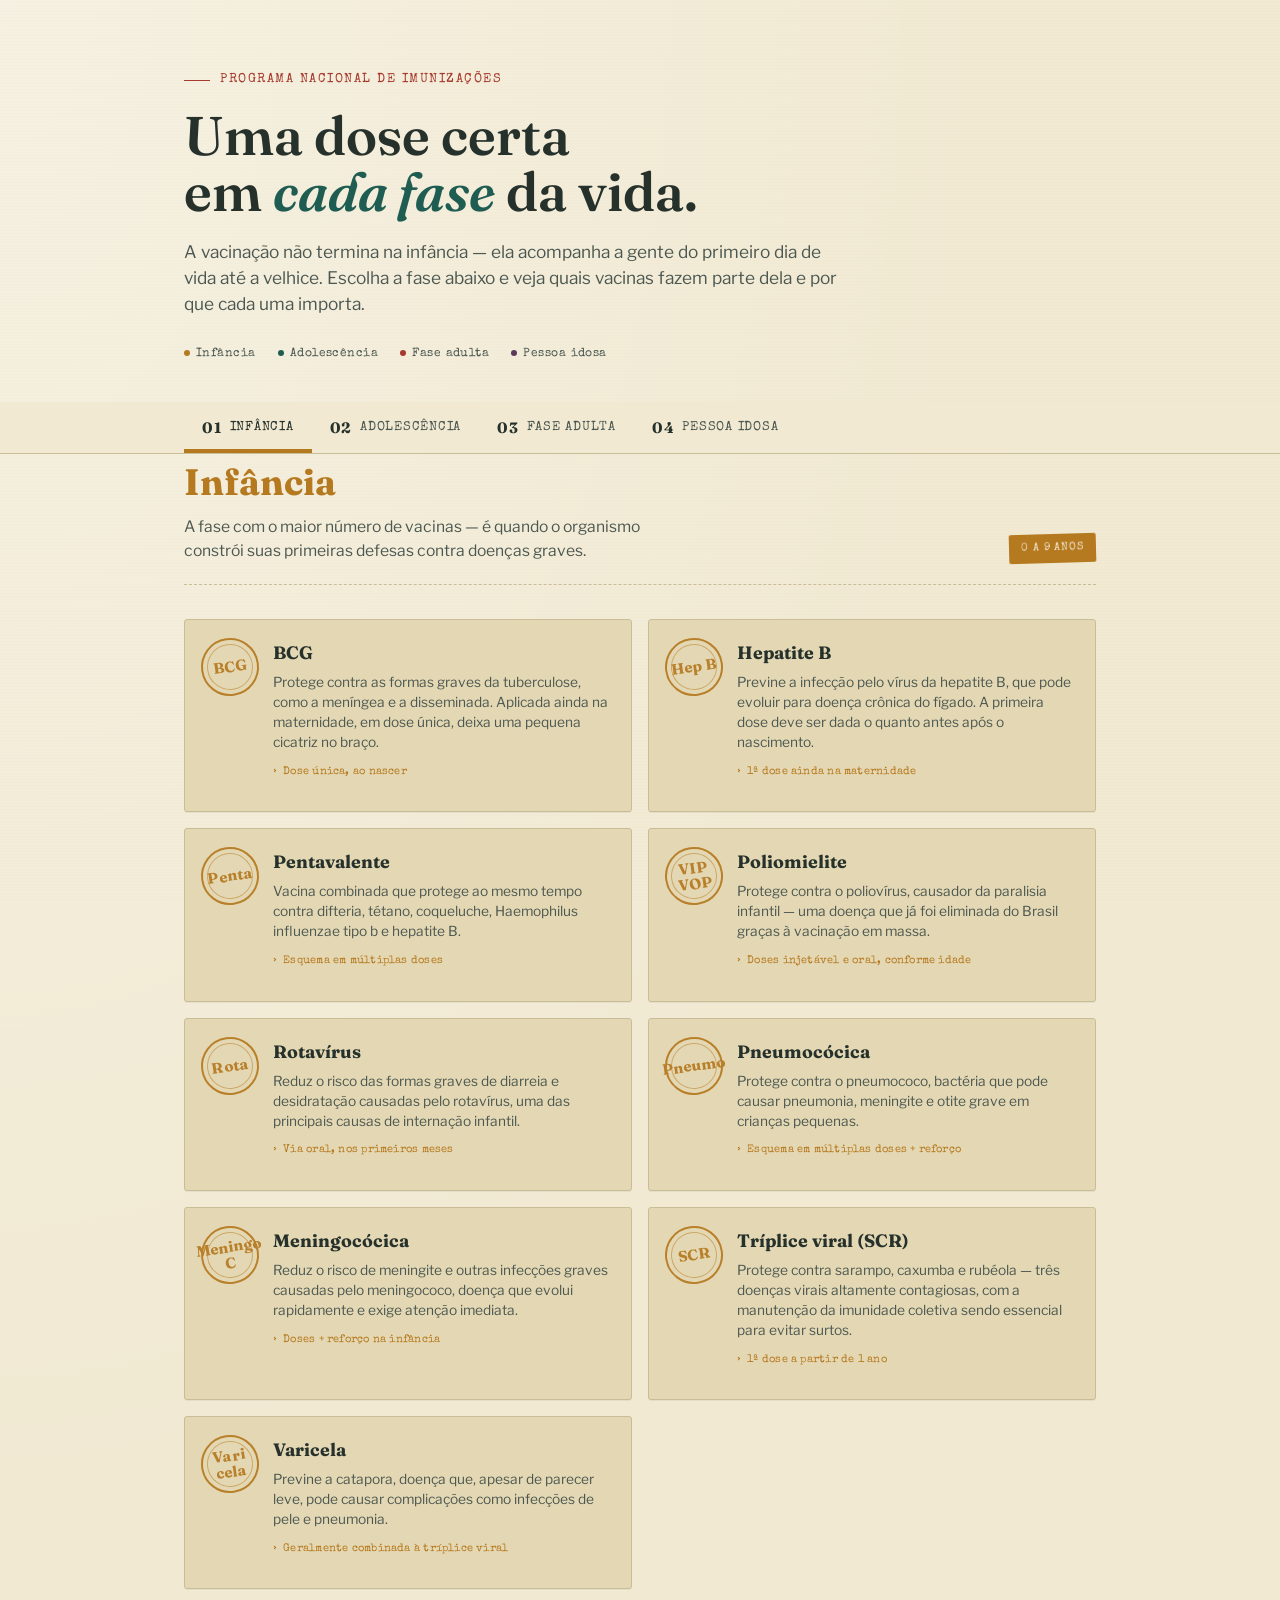
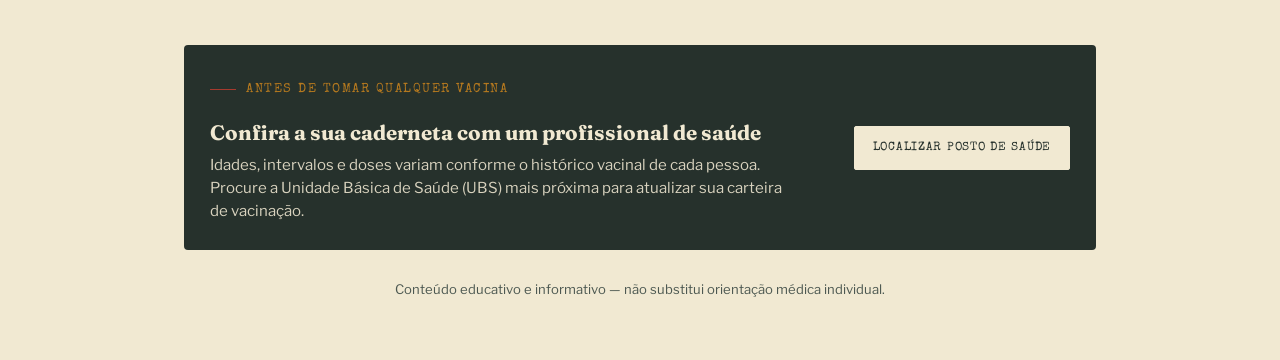
==== vacina.html @ 05a13b54 "Create vacina.html" ====
<!DOCTYPE html>
<html lang="pt-BR">
<head>
<meta charset="UTF-8">
<meta name="viewport" content="width=device-width, initial-scale=1.0">
<title>Caderneta da Vida — Vacinação em cada fase</title>
<link rel="preconnect" href="https://fonts.googleapis.com">
<link rel="preconnect" href="https://fonts.gstatic.com" crossorigin>
<link href="https://fonts.googleapis.com/css2?family=Fraunces:opsz,wght@9..144,400;9..144,600;9..144,700&family=Special+Elite&family=Libre+Franklin:wght@400;500;600;700&display=swap" rel="stylesheet">
<style>
  :root{
    --paper: #F1E9D2;
    --paper-dark: #E4D8B4;
    --paper-line: #C9BD98;
    --ink: #26312C;
    --ink-soft: #4B5750;
    --teal: #1F5C52;
    --stamp-red: #A63A2E;
    --mustard: #B5791F;
    --plum: #5B3A5C;
    --accent: var(--teal);
    --accent-soft: color-mix(in srgb, var(--accent) 14%, var(--paper));
    --shadow: 0 1px 0 rgba(38,49,44,0.06);
  }

  *{ box-sizing:border-box; }
  html{ scroll-behavior:smooth; }
  @media (prefers-reduced-motion: reduce){
    html{ scroll-behavior:auto; }
    *{ animation-duration:0.001ms !important; animation-iteration-count:1 !important; transition-duration:0.001ms !important; }
  }

  body{
    margin:0;
    background:
      radial-gradient(ellipse at top left, rgba(255,255,255,0.35), transparent 55%),
      var(--paper);
    color:var(--ink);
    font-family:'Libre Franklin', sans-serif;
    line-height:1.5;
    -webkit-font-smoothing:antialiased;
  }

  /* subtle paper grain */
  body::before{
    content:"";
    position:fixed; inset:0;
    pointer-events:none;
    opacity:0.5;
    z-index:0;
    background-image:
      repeating-linear-gradient(0deg, rgba(38,49,44,0.02) 0px, rgba(38,49,44,0.02) 1px, transparent 1px, transparent 3px);
  }

  a{ color:inherit; }
  :focus-visible{ outline:3px solid var(--stamp-red); outline-offset:2px; }

  .wrap{ max-width:960px; margin:0 auto; padding:0 24px; position:relative; z-index:1; }

  /* ---------- HERO ---------- */
  header.hero{
    padding:64px 0 40px;
    position:relative;
  }
  .eyebrow{
    font-family:'Special Elite', monospace;
    letter-spacing:0.12em;
    text-transform:uppercase;
    font-size:12.5px;
    color:var(--stamp-red);
    display:inline-flex;
    align-items:center;
    gap:10px;
    margin-bottom:18px;
  }
  .eyebrow::before{
    content:"";
    width:26px; height:1px; background:var(--stamp-red);
  }
  h1{
    font-family:'Fraunces', serif;
    font-weight:600;
    font-size:clamp(2.3rem, 5vw, 3.4rem);
    line-height:1.04;
    margin:0 0 18px;
    max-width:15ch;
  }
  h1 em{ font-style:italic; color:var(--teal); }
  .hero p.lede{
    font-size:1.08rem;
    color:var(--ink-soft);
    max-width:56ch;
    margin:0 0 8px;
  }
  .hero-foot{
    margin-top:28px;
    display:flex;
    gap:22px;
    flex-wrap:wrap;
    font-family:'Special Elite', monospace;
    font-size:11.5px;
    letter-spacing:0.04em;
    color:var(--ink-soft);
  }
  .hero-foot span{ display:flex; align-items:center; gap:6px; }
  .hero-foot .dot{ width:6px; height:6px; border-radius:50%; background:var(--teal); display:inline-block; }

  /* ---------- BOOKLET TABS (index) ---------- */
  nav.index{
    position:sticky; top:0; z-index:20;
    background:var(--paper);
    border-bottom:1px solid var(--paper-line);
    backdrop-filter:blur(2px);
  }
  nav.index .wrap{ padding:0 24px; }
  .index-row{
    display:flex;
    overflow-x:auto;
    scrollbar-width:none;
    gap:0;
  }
  .index-row::-webkit-scrollbar{ display:none; }
  .tab{
    appearance:none;
    background:transparent;
    border:none;
    border-bottom:4px solid transparent;
    font-family:'Special Elite', monospace;
    font-size:12.5px;
    letter-spacing:0.06em;
    text-transform:uppercase;
    color:var(--ink-soft);
    padding:16px 18px 12px;
    cursor:pointer;
    white-space:nowrap;
    display:flex;
    align-items:center;
    gap:8px;
    transition:color .15s ease, border-color .15s ease;
  }
  .tab .n{
    font-family:'Fraunces', serif;
    font-size:15px;
    font-weight:700;
    color:var(--ink);
  }
  .tab:hover{ color:var(--ink); }
  .tab[aria-selected="true"]{
    color:var(--ink);
    border-bottom-color: var(--phase-color, var(--teal));
  }

  /* ---------- PHASE PAGE ---------- */
  main{ padding:44px 0 90px; }
  section.phase{ display:none; }
  section.phase.active{ display:block; animation:reveal .35s ease; }
  @keyframes reveal{ from{ opacity:0; transform:translateY(6px);} to{ opacity:1; transform:translateY(0);} }

  .phase-head{
    display:flex;
    align-items:flex-end;
    justify-content:space-between;
    gap:20px;
    flex-wrap:wrap;
    border-bottom:1px dashed var(--paper-line);
    padding-bottom:22px;
    margin-bottom:34px;
  }
  .phase-head h2{
    font-family:'Fraunces', serif;
    font-size:clamp(1.7rem, 3.6vw, 2.3rem);
    margin:0 0 6px;
    color: var(--phase-color, var(--teal));
  }
  .phase-head p{ margin:0; color:var(--ink-soft); max-width:46ch; font-size:.98rem; }
  .phase-badge{
    font-family:'Special Elite', monospace;
    font-size:11px;
    letter-spacing:.08em;
    text-transform:uppercase;
    color:var(--paper);
    background:var(--phase-color, var(--teal));
    padding:6px 12px;
    border-radius:2px;
    white-space:nowrap;
    transform:rotate(-1.5deg);
  }

  /* ---------- VACCINE CARDS ---------- */
  .grid{
    display:grid;
    grid-template-columns:repeat(2, 1fr);
    gap:16px;
  }
  @media (max-width:680px){ .grid{ grid-template-columns:1fr; } }

  .card{
    position:relative;
    background:var(--paper-dark);
    border:1px solid var(--paper-line);
    border-radius:3px;
    padding:20px 20px 20px 88px;
    min-height:118px;
    box-shadow:var(--shadow);
  }

  .stamp{
    position:absolute;
    left:16px; top:18px;
    width:58px; height:58px;
    border-radius:50%;
    border:2px solid var(--phase-color, var(--teal));
    display:flex; align-items:center; justify-content:center;
    color:var(--phase-color, var(--teal));
    font-family:'Special Elite', monospace;
    font-size:10px;
    letter-spacing:.02em;
    text-align:center;
    transform:rotate(-8deg) scale(0.6);
    opacity:0;
    transition:transform .5s cubic-bezier(.2,1.4,.4,1), opacity .4s ease;
  }
  .stamp::before{
    content:"";
    position:absolute; inset:4px;
    border:1px solid var(--phase-color, var(--teal));
    border-radius:50%;
    opacity:.55;
  }
  .card.in-view .stamp{ opacity:0.92; transform:rotate(-8deg) scale(1); }
  .stamp .abbr{ font-family:'Fraunces', serif; font-weight:700; font-size:15px; line-height:1.1; }

  .card h3{
    font-family:'Fraunces', serif;
    font-size:1.12rem;
    margin:0 0 6px;
  }
  .card .protects{
    font-size:.86rem;
    color:var(--ink-soft);
    margin:0 0 10px;
    line-height:1.45;
  }
  .card .note{
    font-family:'Special Elite', monospace;
    font-size:11px;
    letter-spacing:.02em;
    color: var(--phase-color, var(--teal));
    display:flex;
    gap:7px;
    align-items:flex-start;
  }
  .card .note::before{ content:"›"; font-weight:700; }

  /* ---------- FOOTER CALLOUT ---------- */
  .callout{
    margin-top:56px;
    padding:28px 26px;
    background:var(--ink);
    color:var(--paper);
    border-radius:4px;
    display:flex;
    gap:20px;
    align-items:center;
    flex-wrap:wrap;
    justify-content:space-between;
  }
  .callout .txt{ max-width:52ch; }
  .callout .txt .eyebrow{ color:var(--mustard); }
  .callout .txt h4{ font-family:'Fraunces', serif; font-size:1.3rem; margin:0 0 6px; }
  .callout .txt p{ margin:0; color:#D8D2BE; font-size:.94rem; }
  .callout .cta{
    font-family:'Special Elite', monospace;
    font-size:12px; letter-spacing:.06em; text-transform:uppercase;
    background:var(--paper); color:var(--ink);
    padding:12px 18px; border-radius:2px; white-space:nowrap;
    border:1px solid var(--paper);
  }

  footer.site{
    text-align:center;
    padding:30px 24px 60px;
    color:var(--ink-soft);
    font-size:.82rem;
  }
</style>
</head>
<body>

<header class="hero">
  <div class="wrap">
    <div class="eyebrow">Programa Nacional de Imunizações</div>
    <h1>Uma dose certa<br>em <em>cada fase</em> da vida.</h1>
    <p class="lede">A vacinação não termina na infância — ela acompanha a gente do primeiro dia de vida até a velhice. Escolha a fase abaixo e veja quais vacinas fazem parte dela e por que cada uma importa.</p>
    <div class="hero-foot">
      <span><span class="dot" style="background:var(--mustard)"></span>Infância</span>
      <span><span class="dot" style="background:var(--teal)"></span>Adolescência</span>
      <span><span class="dot" style="background:var(--stamp-red)"></span>Fase adulta</span>
      <span><span class="dot" style="background:var(--plum)"></span>Pessoa idosa</span>
    </div>
  </div>
</header>

<nav class="index" aria-label="Fases da vida">
  <div class="wrap">
    <div class="index-row" role="tablist">
      <button class="tab" role="tab" data-phase="infancia" style="--phase-color:#B5791F"><span class="n">01</span> Infância</button>
      <button class="tab" role="tab" data-phase="adolescencia" style="--phase-color:#1F5C52"><span class="n">02</span> Adolescência</button>
      <button class="tab" role="tab" data-phase="adulta" style="--phase-color:#A63A2E"><span class="n">03</span> Fase adulta</button>
      <button class="tab" role="tab" data-phase="idoso" style="--phase-color:#5B3A5C"><span class="n">04</span> Pessoa idosa</button>
    </div>
  </div>
</nav>

<main class="wrap">

  <section class="phase" id="infancia" style="--phase-color:#B5791F">
    <div class="phase-head">
      <div>
        <h2>Infância</h2>
        <p>A fase com o maior número de vacinas — é quando o organismo constrói suas primeiras defesas contra doenças graves.</p>
      </div>
      <span class="phase-badge">0 a 9 anos</span>
    </div>
    <div class="grid">
      <div class="card"><div class="stamp"><span class="abbr">BCG</span></div>
        <h3>BCG</h3>
        <p class="protects">Protege contra as formas graves da tuberculose, como a meníngea e a disseminada. Aplicada ainda na maternidade, em dose única, deixa uma pequena cicatriz no braço.</p>
        <p class="note">Dose única, ao nascer</p>
      </div>
      <div class="card"><div class="stamp"><span class="abbr">Hep B</span></div>
        <h3>Hepatite B</h3>
        <p class="protects">Previne a infecção pelo vírus da hepatite B, que pode evoluir para doença crônica do fígado. A primeira dose deve ser dada o quanto antes após o nascimento.</p>
        <p class="note">1ª dose ainda na maternidade</p>
      </div>
      <div class="card"><div class="stamp"><span class="abbr">Penta</span></div>
        <h3>Pentavalente</h3>
        <p class="protects">Vacina combinada que protege ao mesmo tempo contra difteria, tétano, coqueluche, Haemophilus influenzae tipo b e hepatite B.</p>
        <p class="note">Esquema em múltiplas doses</p>
      </div>
      <div class="card"><div class="stamp"><span class="abbr">VIP<br>VOP</span></div>
        <h3>Poliomielite</h3>
        <p class="protects">Protege contra o poliovírus, causador da paralisia infantil — uma doença que já foi eliminada do Brasil graças à vacinação em massa.</p>
        <p class="note">Doses injetável e oral, conforme idade</p>
      </div>
      <div class="card"><div class="stamp"><span class="abbr">Rota</span></div>
        <h3>Rotavírus</h3>
        <p class="protects">Reduz o risco das formas graves de diarreia e desidratação causadas pelo rotavírus, uma das principais causas de internação infantil.</p>
        <p class="note">Via oral, nos primeiros meses</p>
      </div>
      <div class="card"><div class="stamp"><span class="abbr">Pneumo</span></div>
        <h3>Pneumocócica</h3>
        <p class="protects">Protege contra o pneumococo, bactéria que pode causar pneumonia, meningite e otite grave em crianças pequenas.</p>
        <p class="note">Esquema em múltiplas doses + reforço</p>
      </div>
      <div class="card"><div class="stamp"><span class="abbr">Meningo<br>C</span></div>
        <h3>Meningocócica</h3>
        <p class="protects">Reduz o risco de meningite e outras infecções graves causadas pelo meningococo, doença que evolui rapidamente e exige atenção imediata.</p>
        <p class="note">Doses + reforço na infância</p>
      </div>
      <div class="card"><div class="stamp"><span class="abbr">SCR</span></div>
        <h3>Tríplice viral (SCR)</h3>
        <p class="protects">Protege contra sarampo, caxumba e rubéola — três doenças virais altamente contagiosas, com a manutenção da imunidade coletiva sendo essencial para evitar surtos.</p>
        <p class="note">1ª dose a partir de 1 ano</p>
      </div>
      <div class="card"><div class="stamp"><span class="abbr">Vari<br>cela</span></div>
        <h3>Varicela</h3>
        <p class="protects">Previne a catapora, doença que, apesar de parecer leve, pode causar complicações como infecções de pele e pneumonia.</p>
        <p class="note">Geralmente combinada à tríplice viral</p>
      </div>
    </div>
  </section>

  <section class="phase" id="adolescencia" style="--phase-color:#1F5C52">
    <div class="phase-head">
      <div>
        <h2>Adolescência</h2>
        <p>Momento de reforçar imunidades da infância e incluir proteções específicas para essa fase da vida.</p>
      </div>
      <span class="phase-badge">10 a 19 anos</span>
    </div>
    <div class="grid">
      <div class="card"><div class="stamp"><span class="abbr">HPV</span></div>
        <h3>HPV</h3>
        <p class="protects">Protege contra os tipos de HPV mais associados ao câncer de colo do útero e a outros tumores, além de verrugas genitais. Recomendada para meninas e meninos.</p>
        <p class="note">Esquema recomendado nesta faixa etária</p>
      </div>
      <div class="card"><div class="stamp"><span class="abbr">Meningo<br>ACWY</span></div>
        <h3>Meningocócica ACWY</h3>
        <p class="protects">Amplia a proteção contra a meningite meningocócica para os sorogrupos A, C, W e Y, reforçando a imunidade da infância.</p>
        <p class="note">Dose de reforço na adolescência</p>
      </div>
      <div class="card"><div class="stamp"><span class="abbr">dT</span></div>
        <h3>dT (difteria e tétano)</h3>
        <p class="protects">Mantém a proteção contra difteria e tétano, doenças que ainda circulam e cuja imunidade precisa de reforços periódicos ao longo da vida.</p>
        <p class="note">Reforço a cada 10 anos</p>
      </div>
    </div>
  </section>

  <section class="phase" id="adulta" style="--phase-color:#A63A2E">
    <div class="phase-head">
      <div>
        <h2>Fase adulta</h2>
        <p>Hora de conferir a caderneta: completar esquemas que ficaram para trás e manter os reforços em dia.</p>
      </div>
      <span class="phase-badge">20 a 59 anos</span>
    </div>
    <div class="grid">
      <div class="card"><div class="stamp"><span class="abbr">Hep B</span></div>
        <h3>Hepatite B</h3>
        <p class="protects">Indicada para quem não completou o esquema na infância ou adolescência. Proteger-se na vida adulta ainda é possível e recomendado.</p>
        <p class="note">Para esquema incompleto ou ausente</p>
      </div>
      <div class="card"><div class="stamp"><span class="abbr">dT</span></div>
        <h3>dT (difteria e tétano)</h3>
        <p class="protects">O reforço contra difteria e tétano deve continuar sendo feito ao longo da vida adulta, especialmente importante em caso de ferimentos.</p>
        <p class="note">Reforço a cada 10 anos</p>
      </div>
      <div class="card"><div class="stamp"><span class="abbr">FA</span></div>
        <h3>Febre amarela</h3>
        <p class="protects">Protege contra a febre amarela, doença grave transmitida por mosquitos, com recomendação especial para quem vive ou viaja para áreas de risco.</p>
        <p class="note">Dose única para a maioria das pessoas</p>
      </div>
      <div class="card"><div class="stamp"><span class="abbr">SCR</span></div>
        <h3>Tríplice viral (SCR)</h3>
        <p class="protects">Adultos que não têm comprovação de doses anteriores devem completar o esquema contra sarampo, caxumba e rubéola, doenças que voltaram a circular em surtos recentes.</p>
        <p class="note">Para quem não tem doses comprovadas</p>
      </div>
      <div class="card"><div class="stamp"><span class="abbr">Flu</span></div>
        <h3>Influenza</h3>
        <p class="protects">A vacina anual contra a gripe reduz o risco de formas graves da doença, sendo indicada especialmente para gestantes e pessoas com condições de risco.</p>
        <p class="note">Dose anual, campanhas sazonais</p>
      </div>
    </div>
  </section>

  <section class="phase" id="idoso" style="--phase-color:#5B3A5C">
    <div class="phase-head">
      <div>
        <h2>Pessoa idosa</h2>
        <p>O sistema imunológico se torna mais vulnerável com a idade, e algumas vacinas ganham prioridade nessa fase.</p>
      </div>
      <span class="phase-badge">60 anos ou mais</span>
    </div>
    <div class="grid">
      <div class="card"><div class="stamp"><span class="abbr">Flu</span></div>
        <h3>Influenza</h3>
        <p class="protects">Reduz o risco de complicações graves da gripe, que tendem a ser mais frequentes e sérias em pessoas idosas.</p>
        <p class="note">Dose anual, grupo prioritário</p>
      </div>
      <div class="card"><div class="stamp"><span class="abbr">Pneumo</span></div>
        <h3>Pneumocócica</h3>
        <p class="protects">Protege contra o pneumococo, importante causa de pneumonia grave em pessoas idosas, especialmente as institucionalizadas.</p>
        <p class="note">Esquema específico para a idade</p>
      </div>
      <div class="card"><div class="stamp"><span class="abbr">Herpes<br>Zóster</span></div>
        <h3>Herpes-zóster</h3>
        <p class="protects">Reduz o risco da reativação do vírus da catapora em forma de "cobreiro", condição dolorosa e mais comum a partir dos 50-60 anos.</p>
        <p class="note">Indicada a partir dos 60 anos</p>
      </div>
      <div class="card"><div class="stamp"><span class="abbr">dT</span></div>
        <h3>dT (difteria e tétano)</h3>
        <p class="protects">Os reforços contra difteria e tétano continuam necessários também na terceira idade, mantendo a proteção ao longo de toda a vida.</p>
        <p class="note">Reforço a cada 10 anos</p>
      </div>
    </div>
  </section>

  <div class="callout">
    <div class="txt">
      <div class="eyebrow">Antes de tomar qualquer vacina</div>
      <h4>Confira a sua caderneta com um profissional de saúde</h4>
      <p>Idades, intervalos e doses variam conforme o histórico vacinal de cada pessoa. Procure a Unidade Básica de Saúde (UBS) mais próxima para atualizar sua carteira de vacinação.</p>
    </div>
    <div class="cta">Localizar posto de saúde</div>
  </div>

</main>

<footer class="site">
  Conteúdo educativo e informativo — não substitui orientação médica individual.
</footer>

<script>
  const tabs = document.querySelectorAll('.tab');
  const sections = document.querySelectorAll('.phase');

  function activate(phase){
    tabs.forEach(t => t.setAttribute('aria-selected', t.dataset.phase === phase ? 'true' : 'false'));
    sections.forEach(s => s.classList.toggle('active', s.id === phase));
    const activeSection = document.getElementById(phase);
    if(activeSection){
      activeSection.querySelectorAll('.card').forEach(c => c.classList.remove('in-view'));
      requestAnimationFrame(() => observeCards(activeSection));
    }
  }

  tabs.forEach(t => t.addEventListener('click', () => activate(t.dataset.phase)));

  const io = new IntersectionObserver((entries) => {
    entries.forEach(e => { if(e.isIntersecting){ e.target.classList.add('in-view'); io.unobserve(e.target); } });
  }, { threshold: 0.3 });

  function observeCards(section){
    section.querySelectorAll('.card').forEach((c, i) => {
      setTimeout(() => io.observe(c), i * 40);
    });
  }

  activate('infancia');
</script>

</body>
</html>
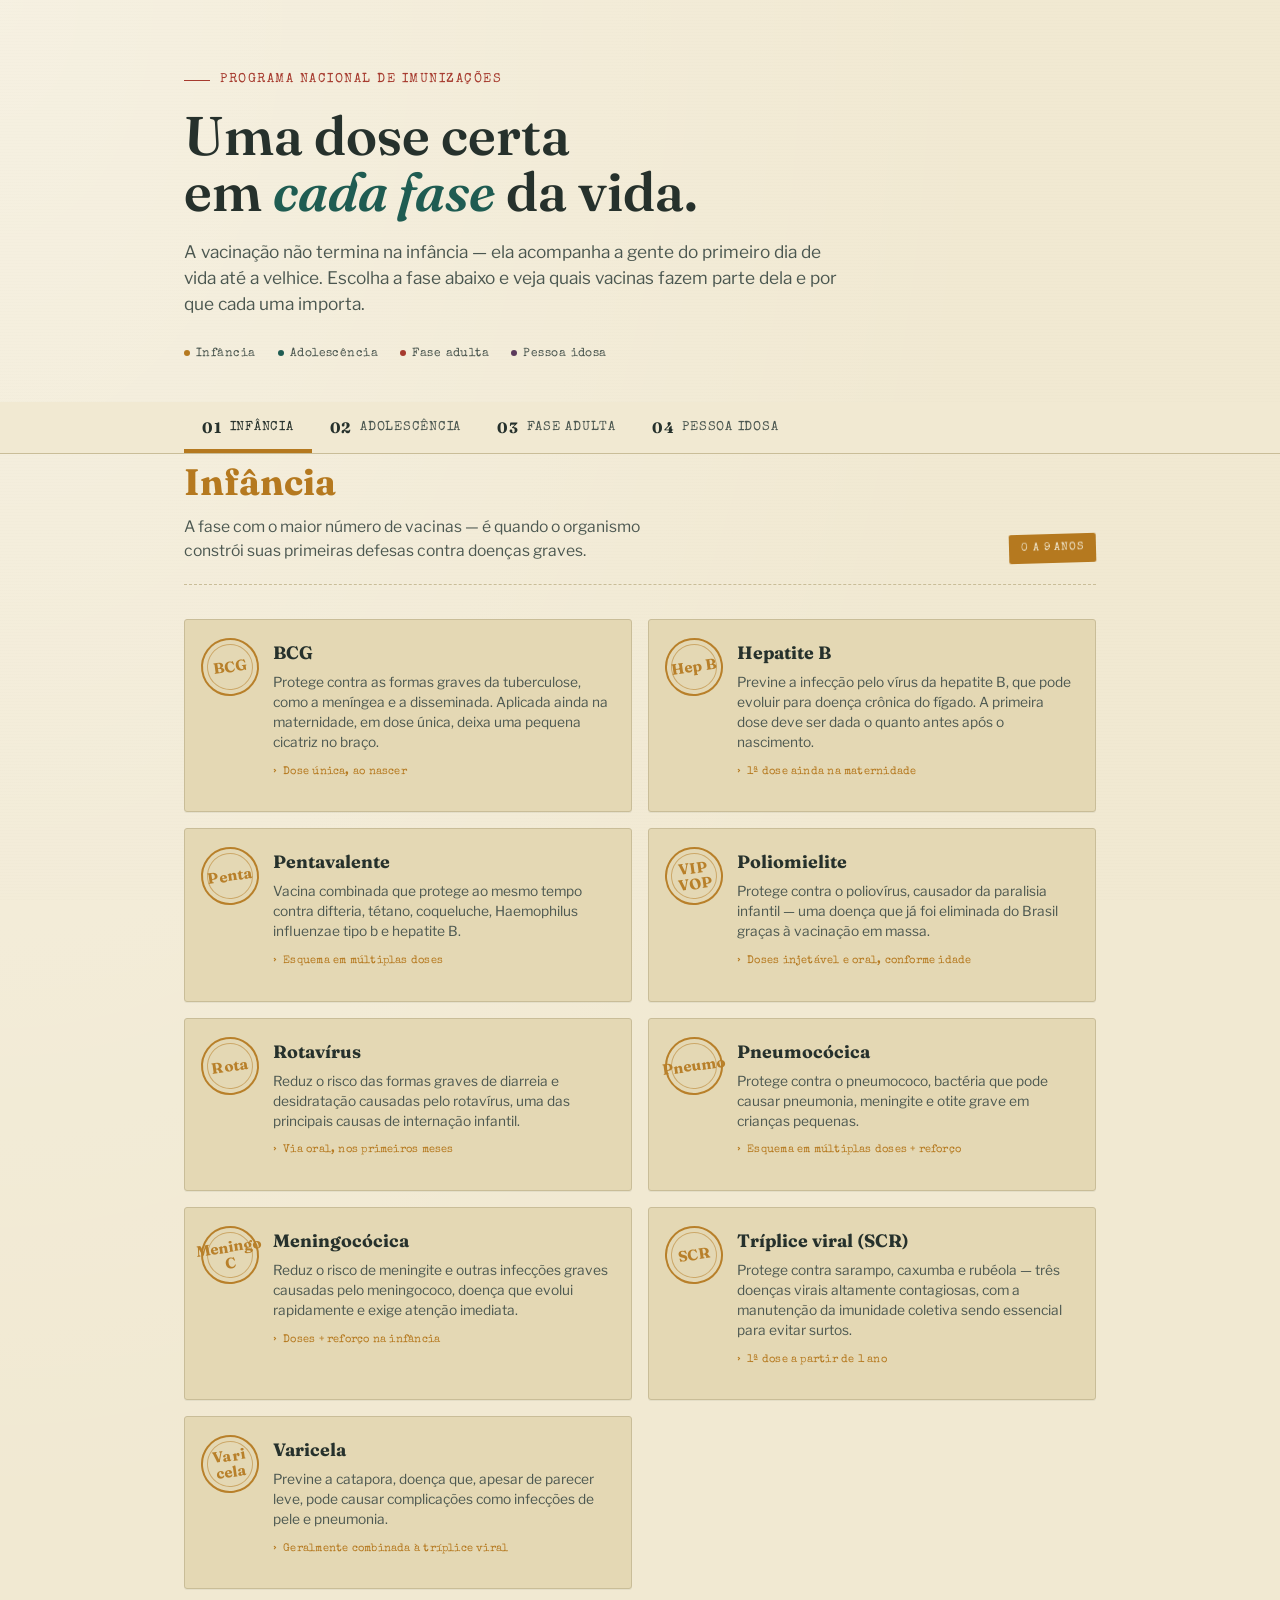
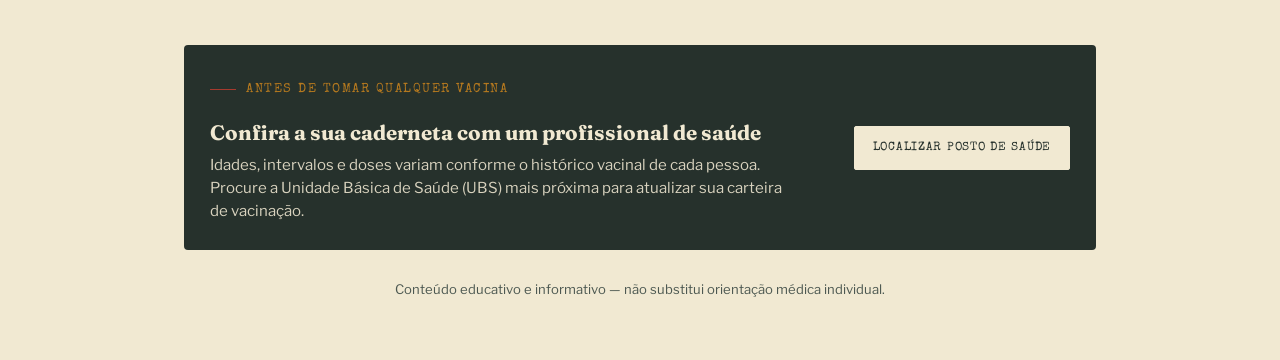
==== commit 4e4adf00: "meu primeiro commit" ====
--- a/vacina.html
+++ b/vacina.html
@@ -40,7 +40,7 @@
     line-height:1.5;
     -webkit-font-smoothing:antialiased;
   }
-
+/*meu primeiro commit */
   /* subtle paper grain */
   body::before{
     content:"";
